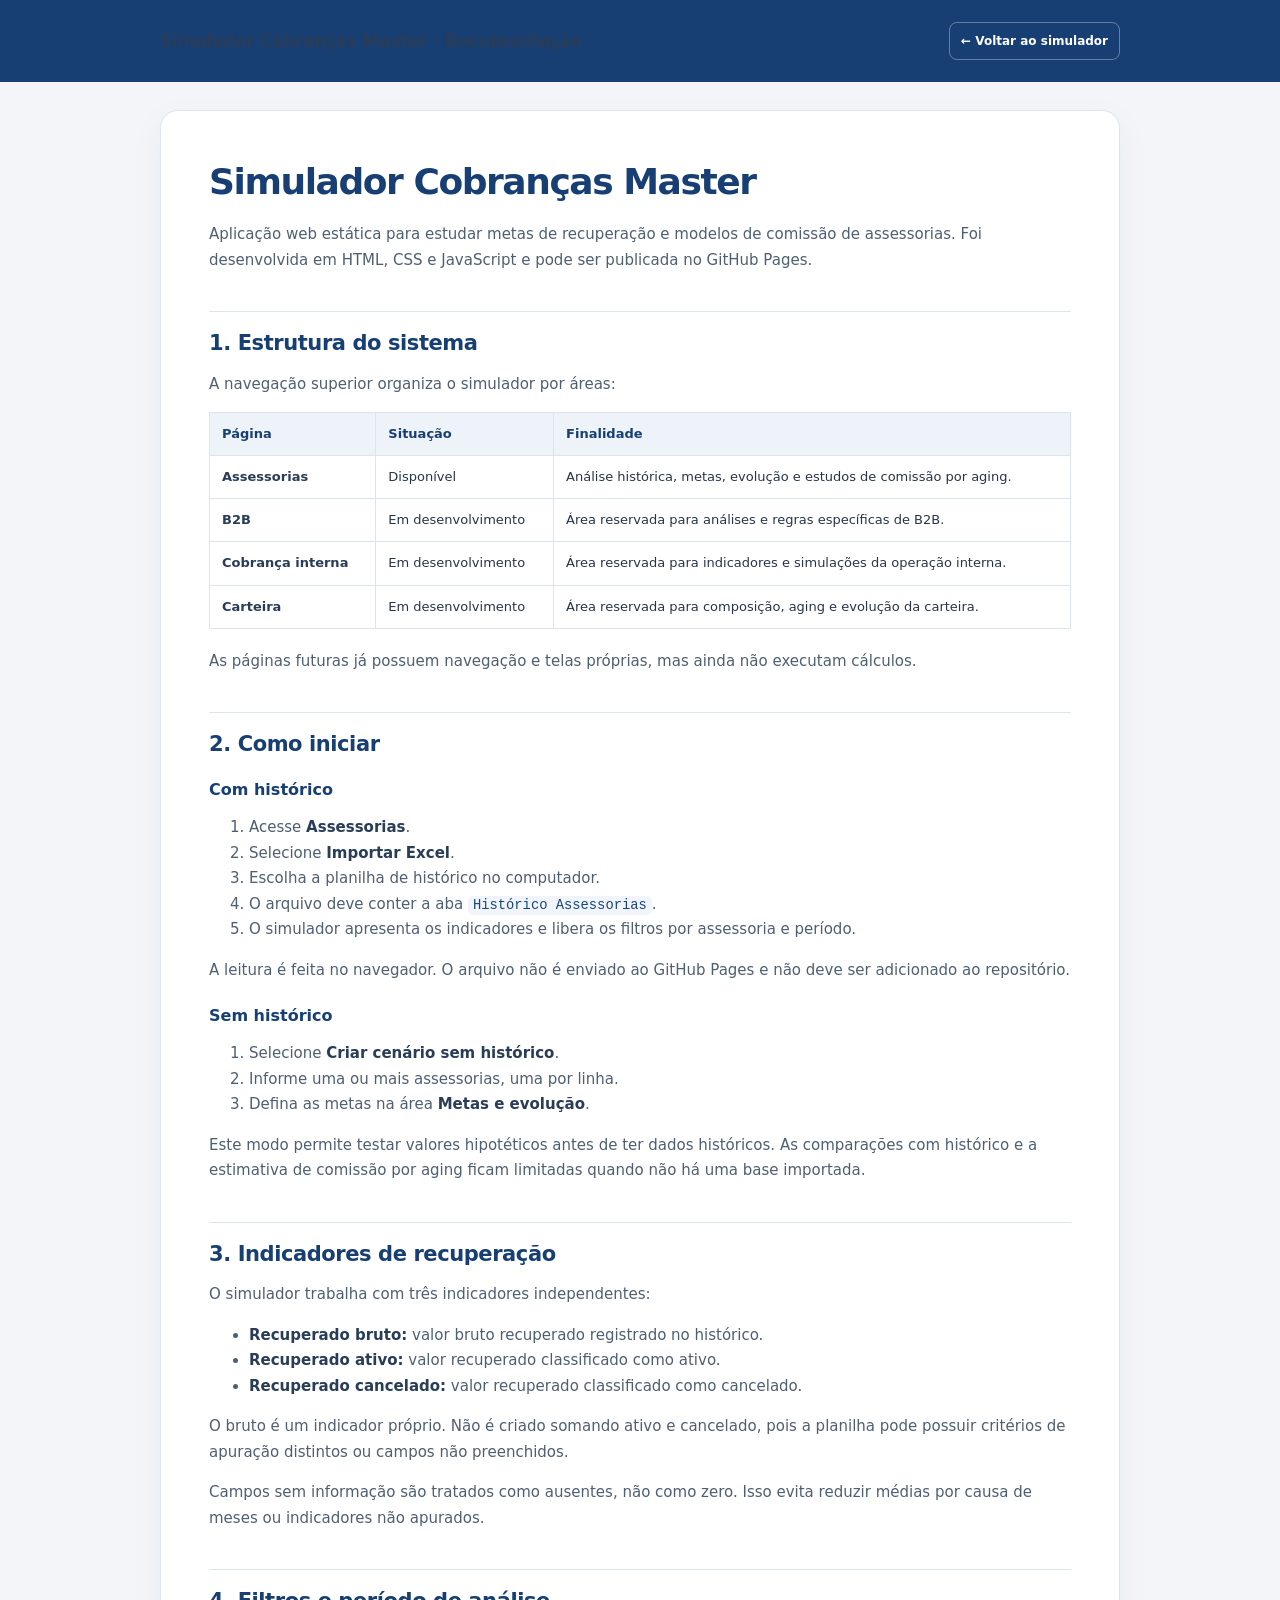
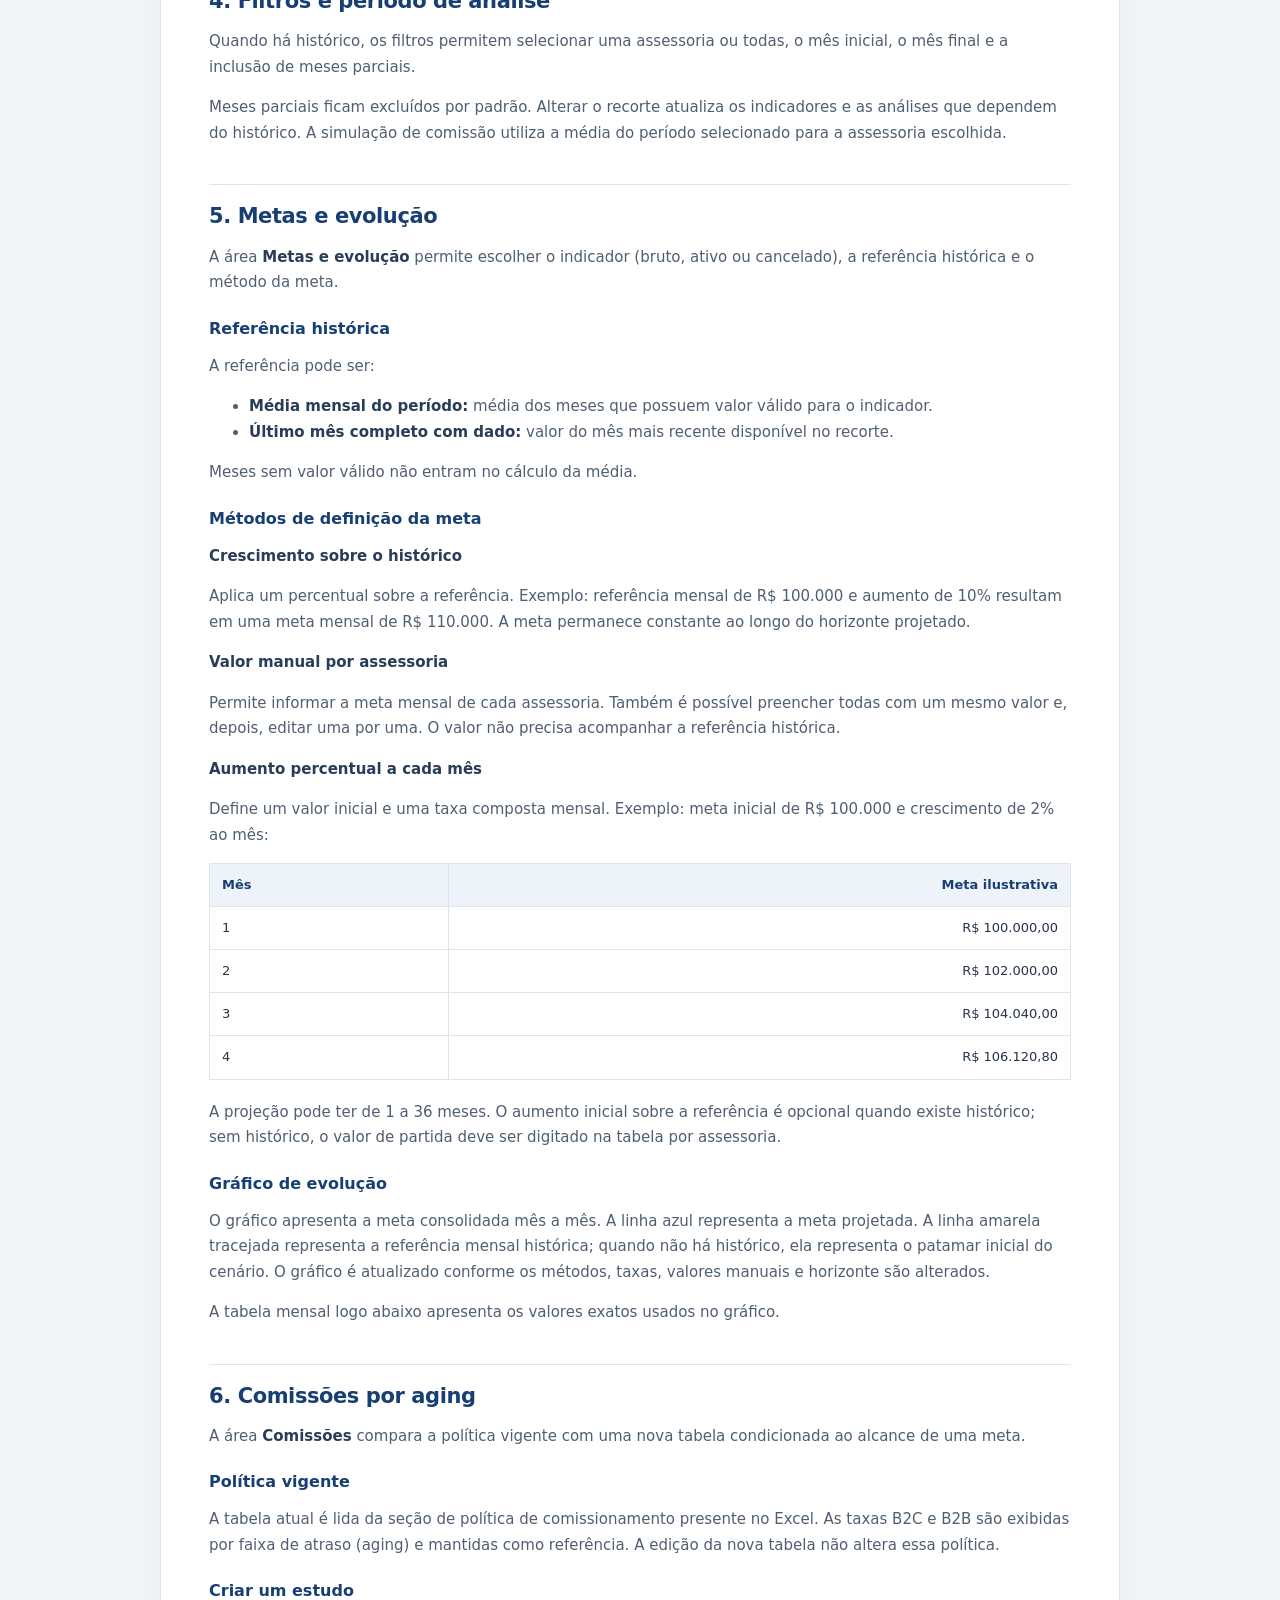
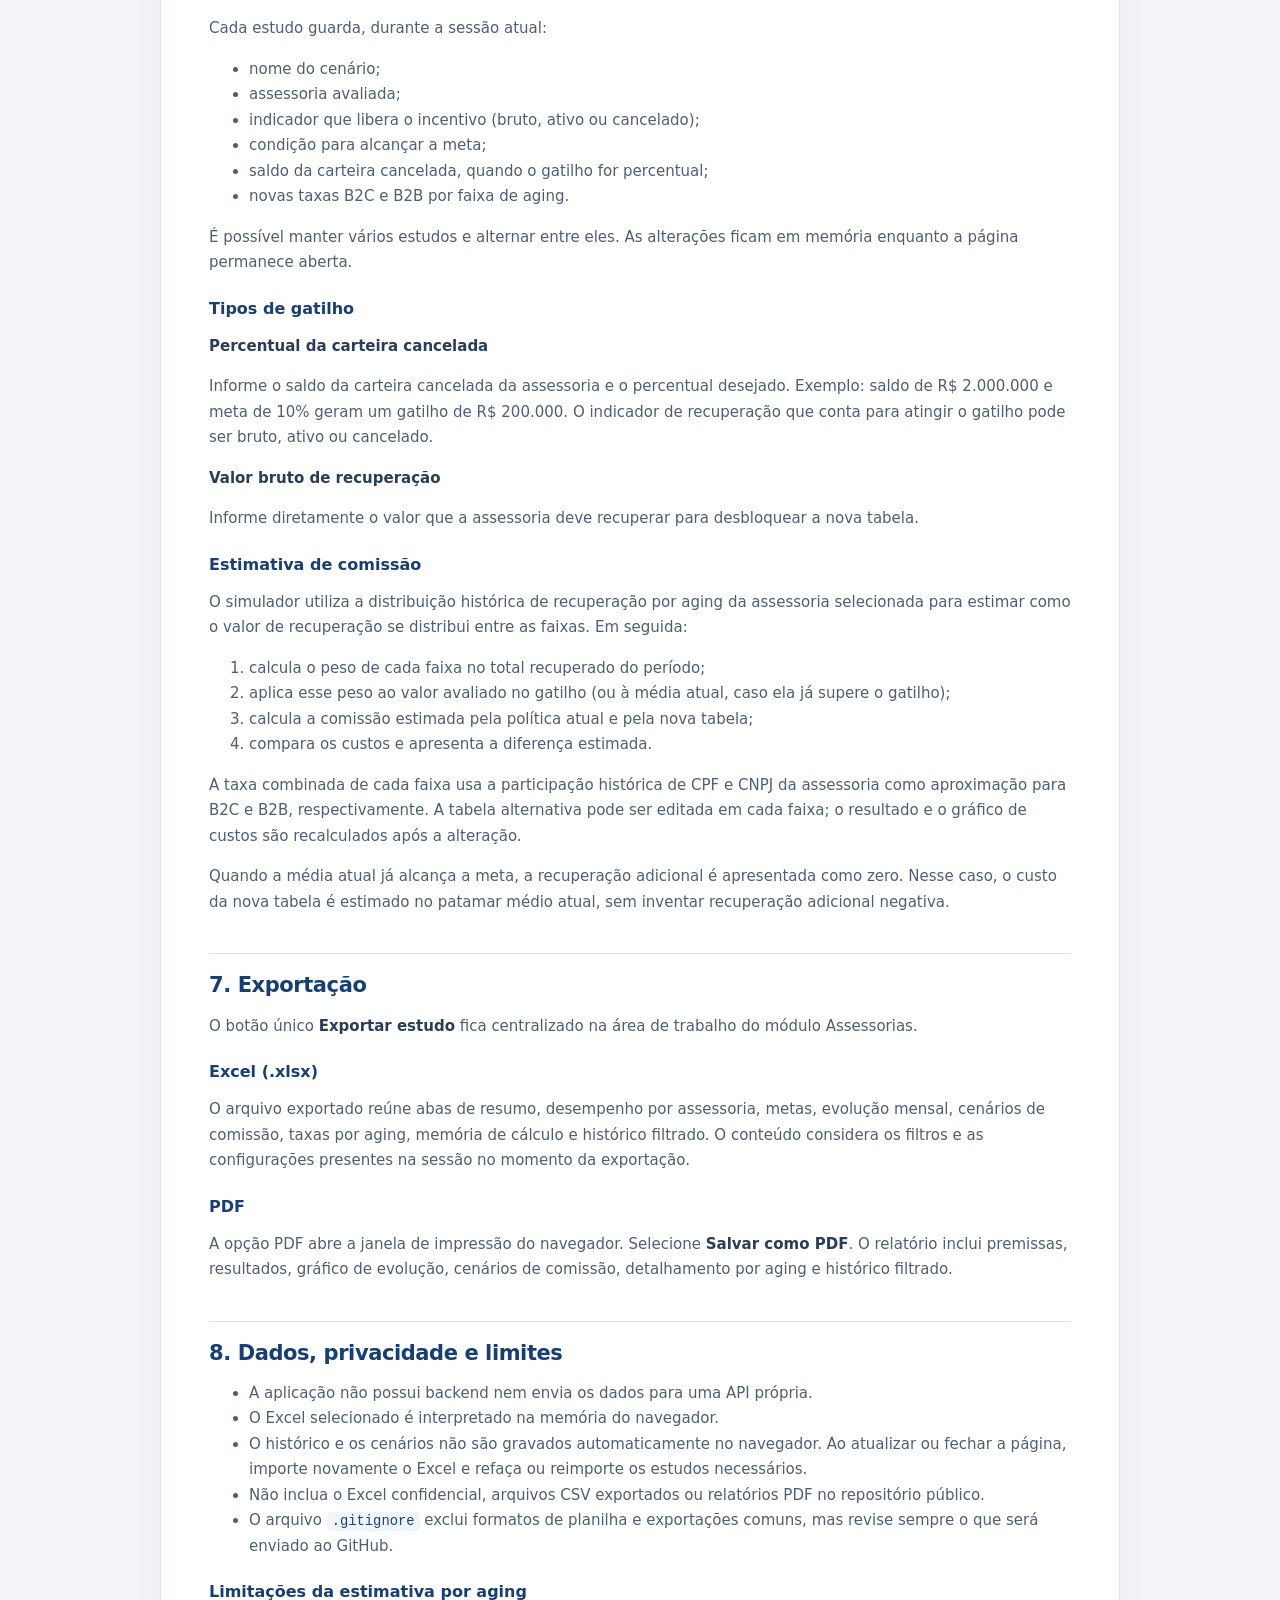
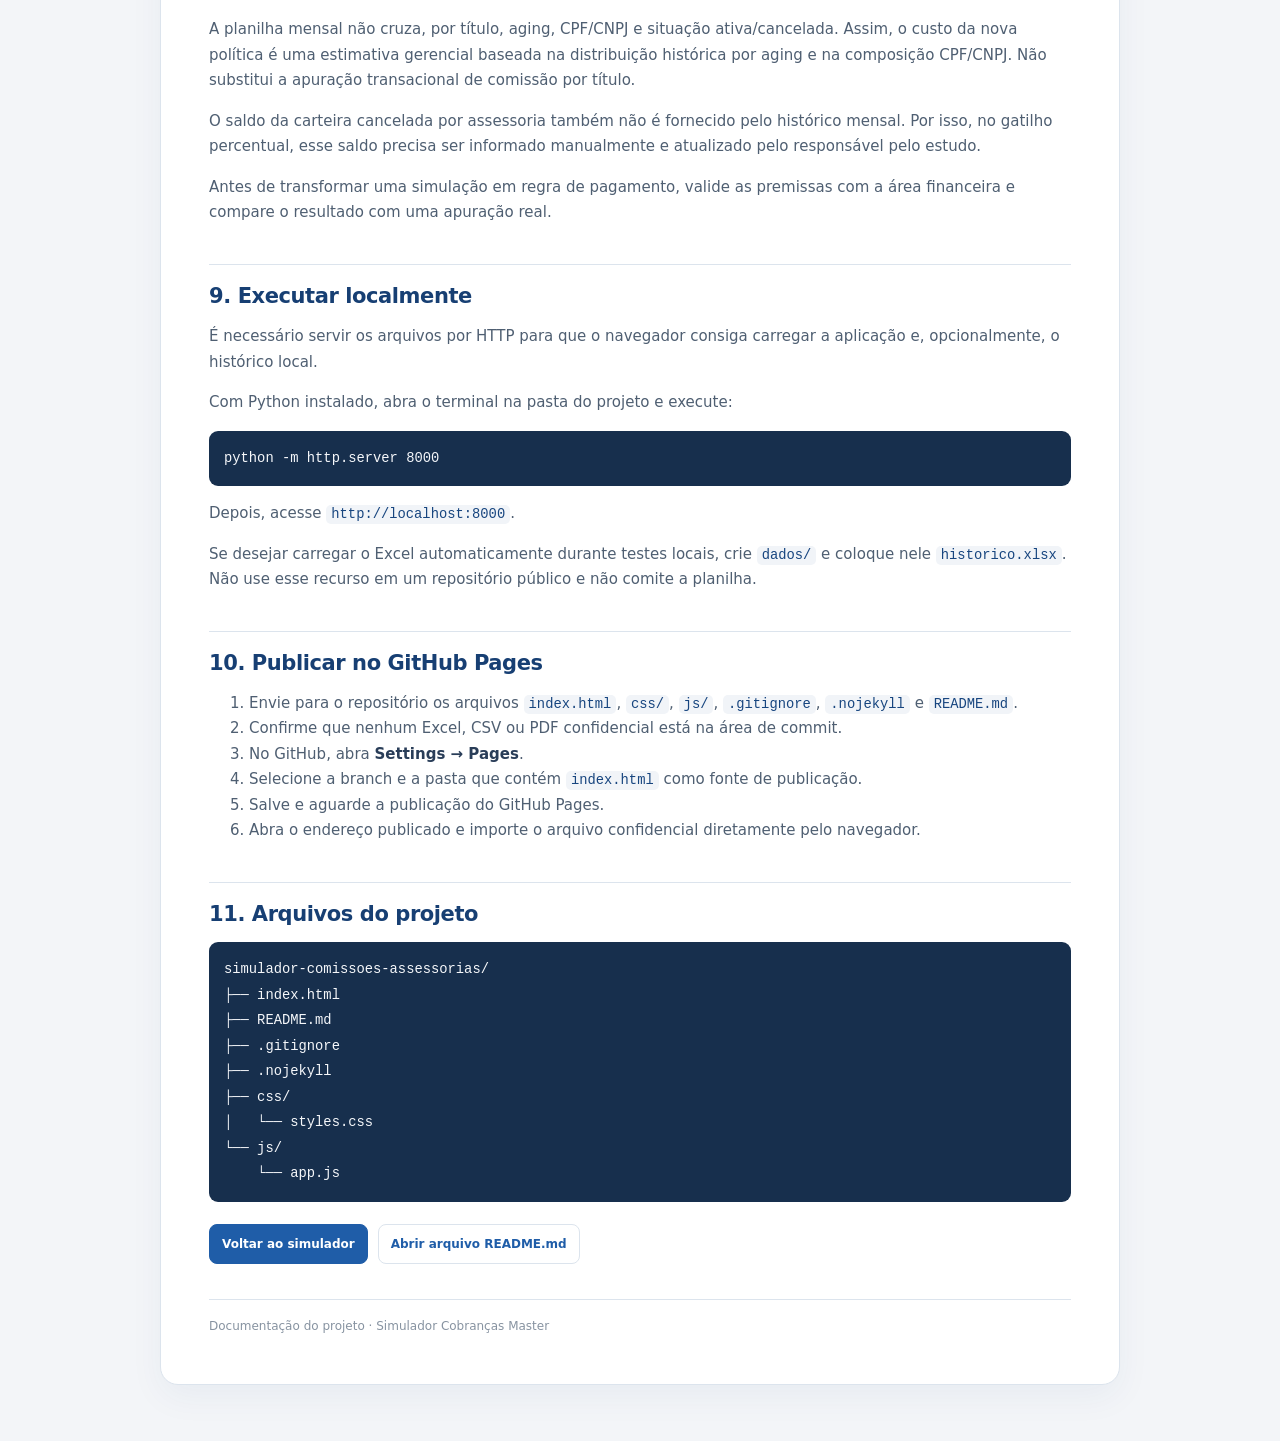
==== README.html @ e87b79c4 "v0.4" ====
<!doctype html>
<html lang="pt-BR">
<head>
  <meta charset="utf-8">
  <meta name="viewport" content="width=device-width, initial-scale=1">
  <meta name="theme-color" content="#17457F">
  <title>Documentação | Simulador Cobranças Master</title>
  <style>
    :root { color-scheme: light; --blue:#173F73; --blue2:#1F5DA8; --yellow:#F2C94C; --ink:#263548; --muted:#69798B; --line:#DCE4ED; --paper:#F3F5F8; }
    * { box-sizing:border-box; }
    body { margin:0; color:var(--ink); background:var(--paper); font:15px/1.7 "Segoe UI",system-ui,sans-serif; }
    header { background:var(--blue); color:#fff; padding:22px max(22px,calc((100vw - 960px)/2)); display:flex; align-items:center; justify-content:space-between; gap:18px; }
    header strong { font-size:17px; letter-spacing:-.02em; }
    header a { color:#fff; font-size:12px; font-weight:700; text-decoration:none; border:1px solid #ffffff55; border-radius:8px; padding:8px 11px; white-space:nowrap; }
    header a:hover { color:var(--yellow); border-color:var(--yellow); }
    main { width:min(960px,calc(100% - 32px)); margin:28px auto 56px; padding:clamp(22px,4vw,48px); border:1px solid var(--line); border-radius:18px; background:#fff; box-shadow:0 12px 34px #173f730d; }
    h1,h2,h3 { color:var(--blue); line-height:1.25; }
    h1 { font-size:clamp(25px,4vw,36px); margin:0 0 18px; letter-spacing:-.04em; }
    h2 { margin:38px 0 12px; padding-top:18px; border-top:1px solid var(--line); font-size:21px; letter-spacing:-.02em; }
    h3 { margin:23px 0 8px; font-size:16px; }
    p,li { color:#4F5F72; }
    strong { color:#293D58; }
    a { color:var(--blue2); }
    table { width:100%; border-collapse:collapse; margin:14px 0 20px; font-size:13px; }
    th { background:#EEF3F9; color:var(--blue); text-align:left; font-weight:800; }
    th,td { padding:10px 12px; border:1px solid var(--line); vertical-align:top; }
    code { padding:2px 5px; border-radius:5px; background:#F1F4F8; color:#17457F; font-size:.92em; }
    pre { overflow-x:auto; padding:15px; border-radius:9px; background:#172F4D; color:#F5F7FA; }
    pre code { padding:0; color:inherit; background:transparent; }
    blockquote { margin:18px 0; padding:5px 16px; border-left:4px solid var(--yellow); background:#FFFAE8; }
    hr { border:0; border-top:1px solid var(--line); margin:28px 0; }
    .doc-links { display:flex; flex-wrap:wrap; gap:10px; margin:22px 0 0; }
    .doc-links a { display:inline-block; padding:9px 12px; border:1px solid var(--line); border-radius:8px; text-decoration:none; font-size:12px; font-weight:700; }
    .doc-links a:first-child { color:#fff; border-color:var(--blue2); background:var(--blue2); }
    footer { margin-top:35px; padding-top:16px; border-top:1px solid var(--line); color:#8793A1; font-size:12px; }
    @media(max-width:600px) { header { align-items:flex-start; flex-direction:column; } main { width:calc(100% - 20px); margin:10px auto 28px; padding:18px; } table { display:block; overflow-x:auto; } th,td { min-width:140px; } }
  </style>
</head>
<body>
  <header><strong>Simulador Cobranças Master · Documentação</strong><a href="./index.html">← Voltar ao simulador</a></header>
  <main>
    <h1>Simulador Cobranças Master</h1>
<p>Aplicação web estática para estudar metas de recuperação e modelos de comissão de assessorias. Foi desenvolvida em HTML, CSS e JavaScript e pode ser publicada no GitHub Pages.</p>
<h2>1. Estrutura do sistema</h2>
<p>A navegação superior organiza o simulador por áreas:</p>
<table>
<thead>
<tr>
  <th>Página</th>
  <th>Situação</th>
  <th>Finalidade</th>
</tr>
</thead>
<tbody>
<tr>
  <td><strong>Assessorias</strong></td>
  <td>Disponível</td>
  <td>Análise histórica, metas, evolução e estudos de comissão por aging.</td>
</tr>
<tr>
  <td><strong>B2B</strong></td>
  <td>Em desenvolvimento</td>
  <td>Área reservada para análises e regras específicas de B2B.</td>
</tr>
<tr>
  <td><strong>Cobrança interna</strong></td>
  <td>Em desenvolvimento</td>
  <td>Área reservada para indicadores e simulações da operação interna.</td>
</tr>
<tr>
  <td><strong>Carteira</strong></td>
  <td>Em desenvolvimento</td>
  <td>Área reservada para composição, aging e evolução da carteira.</td>
</tr>
</tbody>
</table>
<p>As páginas futuras já possuem navegação e telas próprias, mas ainda não executam cálculos.</p>
<h2>2. Como iniciar</h2>
<h3>Com histórico</h3>
<ol>
<li>Acesse <strong>Assessorias</strong>.</li>
<li>Selecione <strong>Importar Excel</strong>.</li>
<li>Escolha a planilha de histórico no computador.</li>
<li>O arquivo deve conter a aba <code>Histórico Assessorias</code>.</li>
<li>O simulador apresenta os indicadores e libera os filtros por assessoria e período.</li>
</ol>
<p>A leitura é feita no navegador. O arquivo não é enviado ao GitHub Pages e não deve ser adicionado ao repositório.</p>
<h3>Sem histórico</h3>
<ol>
<li>Selecione <strong>Criar cenário sem histórico</strong>.</li>
<li>Informe uma ou mais assessorias, uma por linha.</li>
<li>Defina as metas na área <strong>Metas e evolução</strong>.</li>
</ol>
<p>Este modo permite testar valores hipotéticos antes de ter dados históricos. As comparações com histórico e a estimativa de comissão por aging ficam limitadas quando não há uma base importada.</p>
<h2>3. Indicadores de recuperação</h2>
<p>O simulador trabalha com três indicadores independentes:</p>
<ul>
<li><strong>Recuperado bruto:</strong> valor bruto recuperado registrado no histórico.</li>
<li><strong>Recuperado ativo:</strong> valor recuperado classificado como ativo.</li>
<li><strong>Recuperado cancelado:</strong> valor recuperado classificado como cancelado.</li>
</ul>
<p>O bruto é um indicador próprio. Não é criado somando ativo e cancelado, pois a planilha pode possuir critérios de apuração distintos ou campos não preenchidos.</p>
<p>Campos sem informação são tratados como ausentes, não como zero. Isso evita reduzir médias por causa de meses ou indicadores não apurados.</p>
<h2>4. Filtros e período de análise</h2>
<p>Quando há histórico, os filtros permitem selecionar uma assessoria ou todas, o mês inicial, o mês final e a inclusão de meses parciais.</p>
<p>Meses parciais ficam excluídos por padrão. Alterar o recorte atualiza os indicadores e as análises que dependem do histórico. A simulação de comissão utiliza a média do período selecionado para a assessoria escolhida.</p>
<h2>5. Metas e evolução</h2>
<p>A área <strong>Metas e evolução</strong> permite escolher o indicador (bruto, ativo ou cancelado), a referência histórica e o método da meta.</p>
<h3>Referência histórica</h3>
<p>A referência pode ser:</p>
<ul>
<li><strong>Média mensal do período:</strong> média dos meses que possuem valor válido para o indicador.</li>
<li><strong>Último mês completo com dado:</strong> valor do mês mais recente disponível no recorte.</li>
</ul>
<p>Meses sem valor válido não entram no cálculo da média.</p>
<h3>Métodos de definição da meta</h3>
<p><strong>Crescimento sobre o histórico</strong></p>
<p>Aplica um percentual sobre a referência. Exemplo: referência mensal de R$ 100.000 e aumento de 10% resultam em uma meta mensal de R$ 110.000. A meta permanece constante ao longo do horizonte projetado.</p>
<p><strong>Valor manual por assessoria</strong></p>
<p>Permite informar a meta mensal de cada assessoria. Também é possível preencher todas com um mesmo valor e, depois, editar uma por uma. O valor não precisa acompanhar a referência histórica.</p>
<p><strong>Aumento percentual a cada mês</strong></p>
<p>Define um valor inicial e uma taxa composta mensal. Exemplo: meta inicial de R$ 100.000 e crescimento de 2% ao mês:</p>
<table>
<thead>
<tr>
  <th>Mês</th>
  <th style="text-align:right">Meta ilustrativa</th>
</tr>
</thead>
<tbody>
<tr>
  <td>1</td>
  <td style="text-align:right">R$ 100.000,00</td>
</tr>
<tr>
  <td>2</td>
  <td style="text-align:right">R$ 102.000,00</td>
</tr>
<tr>
  <td>3</td>
  <td style="text-align:right">R$ 104.040,00</td>
</tr>
<tr>
  <td>4</td>
  <td style="text-align:right">R$ 106.120,80</td>
</tr>
</tbody>
</table>
<p>A projeção pode ter de 1 a 36 meses. O aumento inicial sobre a referência é opcional quando existe histórico; sem histórico, o valor de partida deve ser digitado na tabela por assessoria.</p>
<h3>Gráfico de evolução</h3>
<p>O gráfico apresenta a meta consolidada mês a mês. A linha azul representa a meta projetada. A linha amarela tracejada representa a referência mensal histórica; quando não há histórico, ela representa o patamar inicial do cenário. O gráfico é atualizado conforme os métodos, taxas, valores manuais e horizonte são alterados.</p>
<p>A tabela mensal logo abaixo apresenta os valores exatos usados no gráfico.</p>
<h2>6. Comissões por aging</h2>
<p>A área <strong>Comissões</strong> compara a política vigente com uma nova tabela condicionada ao alcance de uma meta.</p>
<h3>Política vigente</h3>
<p>A tabela atual é lida da seção de política de comissionamento presente no Excel. As taxas B2C e B2B são exibidas por faixa de atraso (aging) e mantidas como referência. A edição da nova tabela não altera essa política.</p>
<h3>Criar um estudo</h3>
<p>Cada estudo guarda, durante a sessão atual:</p>
<ul>
<li>nome do cenário;</li>
<li>assessoria avaliada;</li>
<li>indicador que libera o incentivo (bruto, ativo ou cancelado);</li>
<li>condição para alcançar a meta;</li>
<li>saldo da carteira cancelada, quando o gatilho for percentual;</li>
<li>novas taxas B2C e B2B por faixa de aging.</li>
</ul>
<p>É possível manter vários estudos e alternar entre eles. As alterações ficam em memória enquanto a página permanece aberta.</p>
<h3>Tipos de gatilho</h3>
<p><strong>Percentual da carteira cancelada</strong></p>
<p>Informe o saldo da carteira cancelada da assessoria e o percentual desejado. Exemplo: saldo de R$ 2.000.000 e meta de 10% geram um gatilho de R$ 200.000. O indicador de recuperação que conta para atingir o gatilho pode ser bruto, ativo ou cancelado.</p>
<p><strong>Valor bruto de recuperação</strong></p>
<p>Informe diretamente o valor que a assessoria deve recuperar para desbloquear a nova tabela.</p>
<h3>Estimativa de comissão</h3>
<p>O simulador utiliza a distribuição histórica de recuperação por aging da assessoria selecionada para estimar como o valor de recuperação se distribui entre as faixas. Em seguida:</p>
<ol>
<li>calcula o peso de cada faixa no total recuperado do período;</li>
<li>aplica esse peso ao valor avaliado no gatilho (ou à média atual, caso ela já supere o gatilho);</li>
<li>calcula a comissão estimada pela política atual e pela nova tabela;</li>
<li>compara os custos e apresenta a diferença estimada.</li>
</ol>
<p>A taxa combinada de cada faixa usa a participação histórica de CPF e CNPJ da assessoria como aproximação para B2C e B2B, respectivamente. A tabela alternativa pode ser editada em cada faixa; o resultado e o gráfico de custos são recalculados após a alteração.</p>
<p>Quando a média atual já alcança a meta, a recuperação adicional é apresentada como zero. Nesse caso, o custo da nova tabela é estimado no patamar médio atual, sem inventar recuperação adicional negativa.</p>
<h2>7. Exportação</h2>
<p>O botão único <strong>Exportar estudo</strong> fica centralizado na área de trabalho do módulo Assessorias.</p>
<h3>Excel (.xlsx)</h3>
<p>O arquivo exportado reúne abas de resumo, desempenho por assessoria, metas, evolução mensal, cenários de comissão, taxas por aging, memória de cálculo e histórico filtrado. O conteúdo considera os filtros e as configurações presentes na sessão no momento da exportação.</p>
<h3>PDF</h3>
<p>A opção PDF abre a janela de impressão do navegador. Selecione <strong>Salvar como PDF</strong>. O relatório inclui premissas, resultados, gráfico de evolução, cenários de comissão, detalhamento por aging e histórico filtrado.</p>
<h2>8. Dados, privacidade e limites</h2>
<ul>
<li>A aplicação não possui backend nem envia os dados para uma API própria.</li>
<li>O Excel selecionado é interpretado na memória do navegador.</li>
<li>O histórico e os cenários não são gravados automaticamente no navegador. Ao atualizar ou fechar a página, importe novamente o Excel e refaça ou reimporte os estudos necessários.</li>
<li>Não inclua o Excel confidencial, arquivos CSV exportados ou relatórios PDF no repositório público.</li>
<li>O arquivo <code>.gitignore</code> exclui formatos de planilha e exportações comuns, mas revise sempre o que será enviado ao GitHub.</li>
</ul>
<h3>Limitações da estimativa por aging</h3>
<p>A planilha mensal não cruza, por título, aging, CPF/CNPJ e situação ativa/cancelada. Assim, o custo da nova política é uma estimativa gerencial baseada na distribuição histórica por aging e na composição CPF/CNPJ. Não substitui a apuração transacional de comissão por título.</p>
<p>O saldo da carteira cancelada por assessoria também não é fornecido pelo histórico mensal. Por isso, no gatilho percentual, esse saldo precisa ser informado manualmente e atualizado pelo responsável pelo estudo.</p>
<p>Antes de transformar uma simulação em regra de pagamento, valide as premissas com a área financeira e compare o resultado com uma apuração real.</p>
<h2>9. Executar localmente</h2>
<p>É necessário servir os arquivos por HTTP para que o navegador consiga carregar a aplicação e, opcionalmente, o histórico local.</p>
<p>Com Python instalado, abra o terminal na pasta do projeto e execute:</p>
<pre><code class="language-bash">python -m http.server 8000
</code></pre>
<p>Depois, acesse <code>http://localhost:8000</code>.</p>
<p>Se desejar carregar o Excel automaticamente durante testes locais, crie <code>dados/</code> e coloque nele <code>historico.xlsx</code>. Não use esse recurso em um repositório público e não comite a planilha.</p>
<h2>10. Publicar no GitHub Pages</h2>
<ol>
<li>Envie para o repositório os arquivos <code>index.html</code>, <code>css/</code>, <code>js/</code>, <code>.gitignore</code>, <code>.nojekyll</code> e <code>README.md</code>.</li>
<li>Confirme que nenhum Excel, CSV ou PDF confidencial está na área de commit.</li>
<li>No GitHub, abra <strong>Settings → Pages</strong>.</li>
<li>Selecione a branch e a pasta que contém <code>index.html</code> como fonte de publicação.</li>
<li>Salve e aguarde a publicação do GitHub Pages.</li>
<li>Abra o endereço publicado e importe o arquivo confidencial diretamente pelo navegador.</li>
</ol>
<h2>11. Arquivos do projeto</h2>
<pre><code class="language-text">simulador-comissoes-assessorias/
├── index.html
├── README.md
├── .gitignore
├── .nojekyll
├── css/
│   └── styles.css
└── js/
    └── app.js
</code></pre>

    <div class="doc-links"><a href="./index.html">Voltar ao simulador</a><a href="./README.md">Abrir arquivo README.md</a></div>
    <footer>Documentação do projeto · Simulador Cobranças Master</footer>
  </main>
</body>
</html>
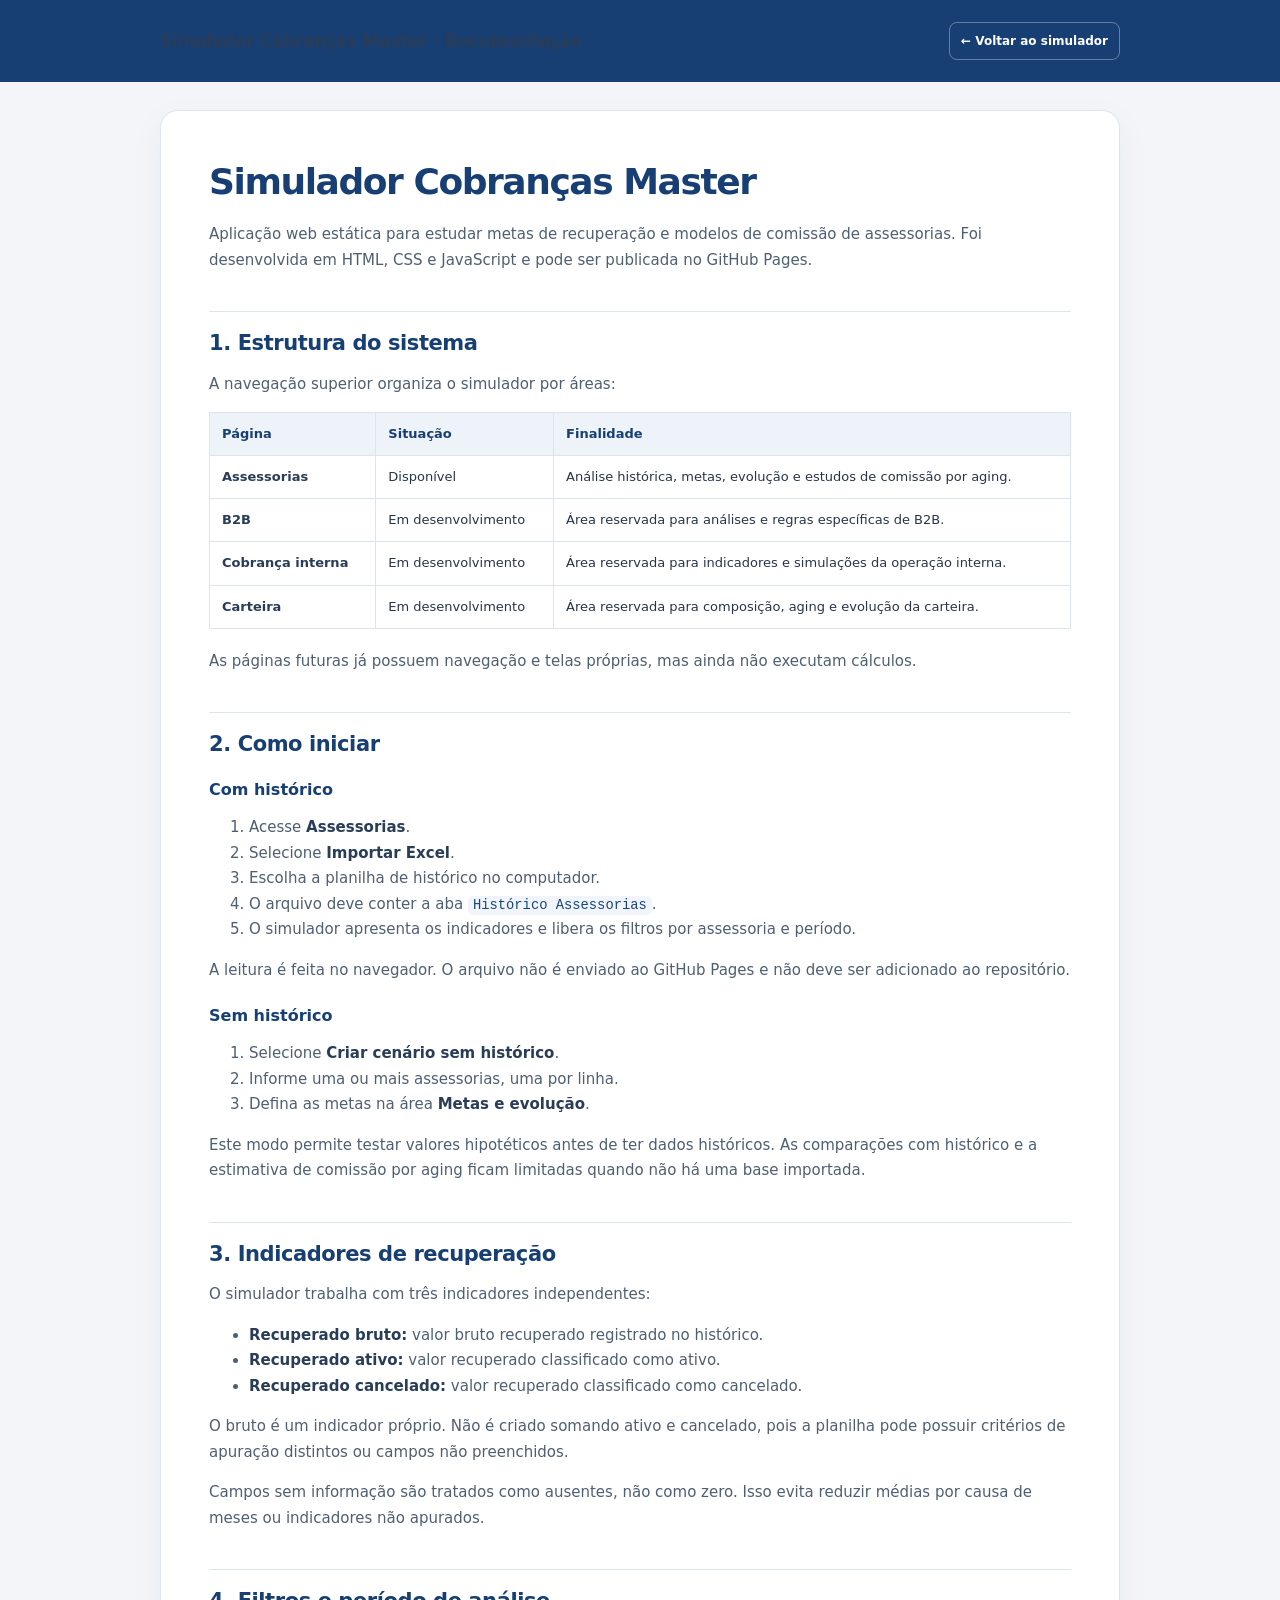
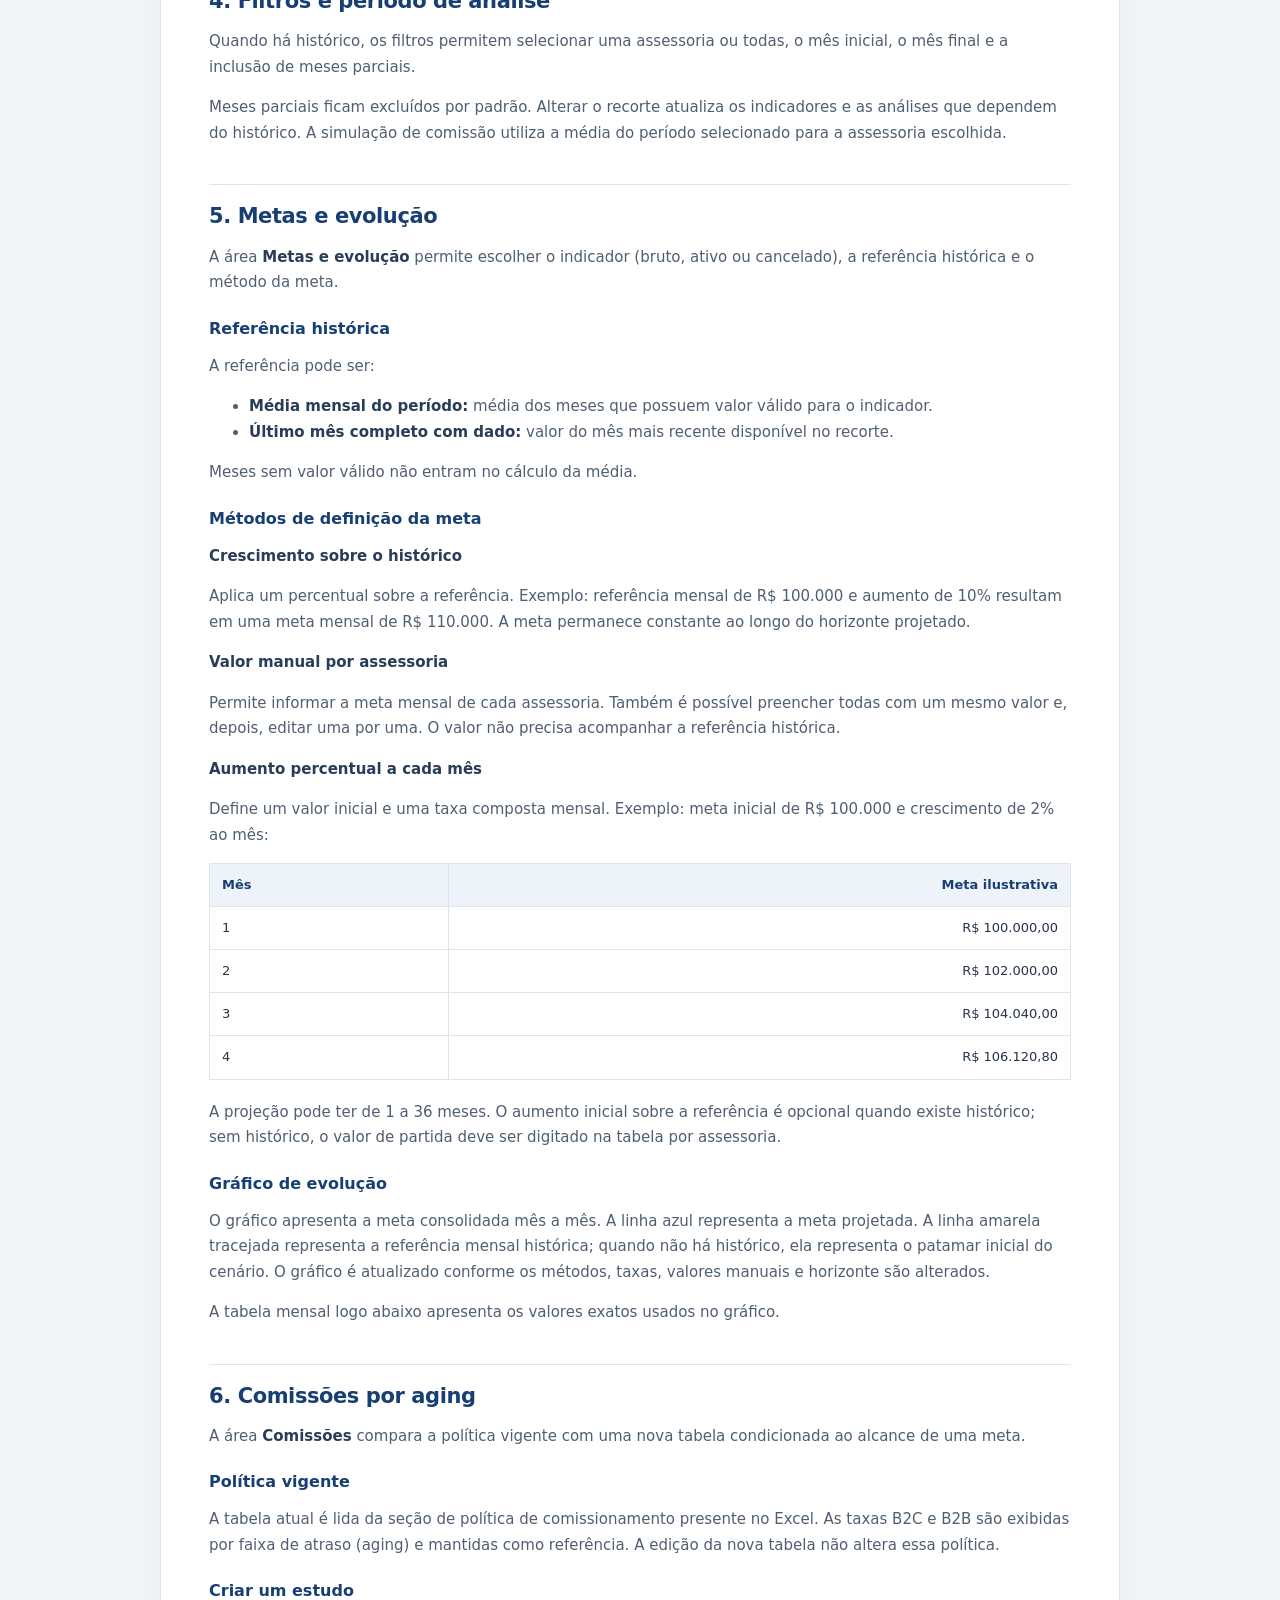
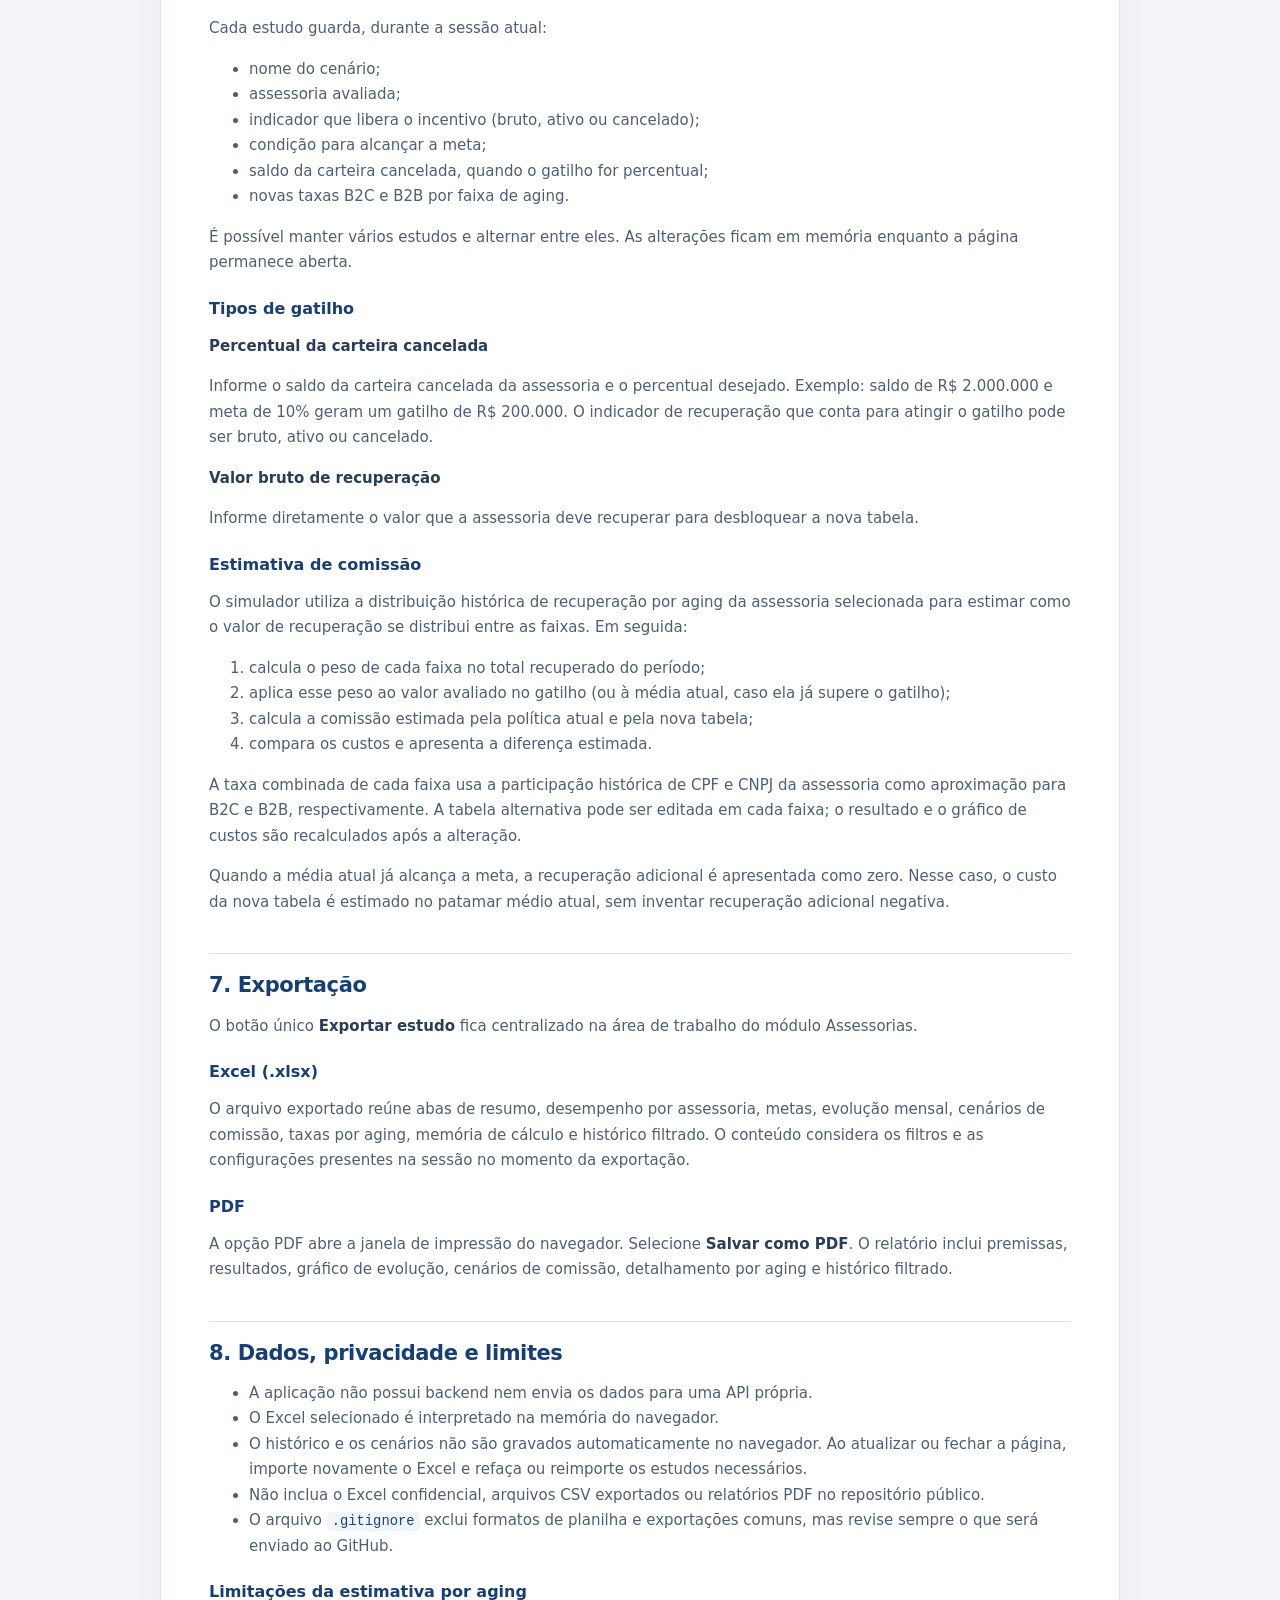
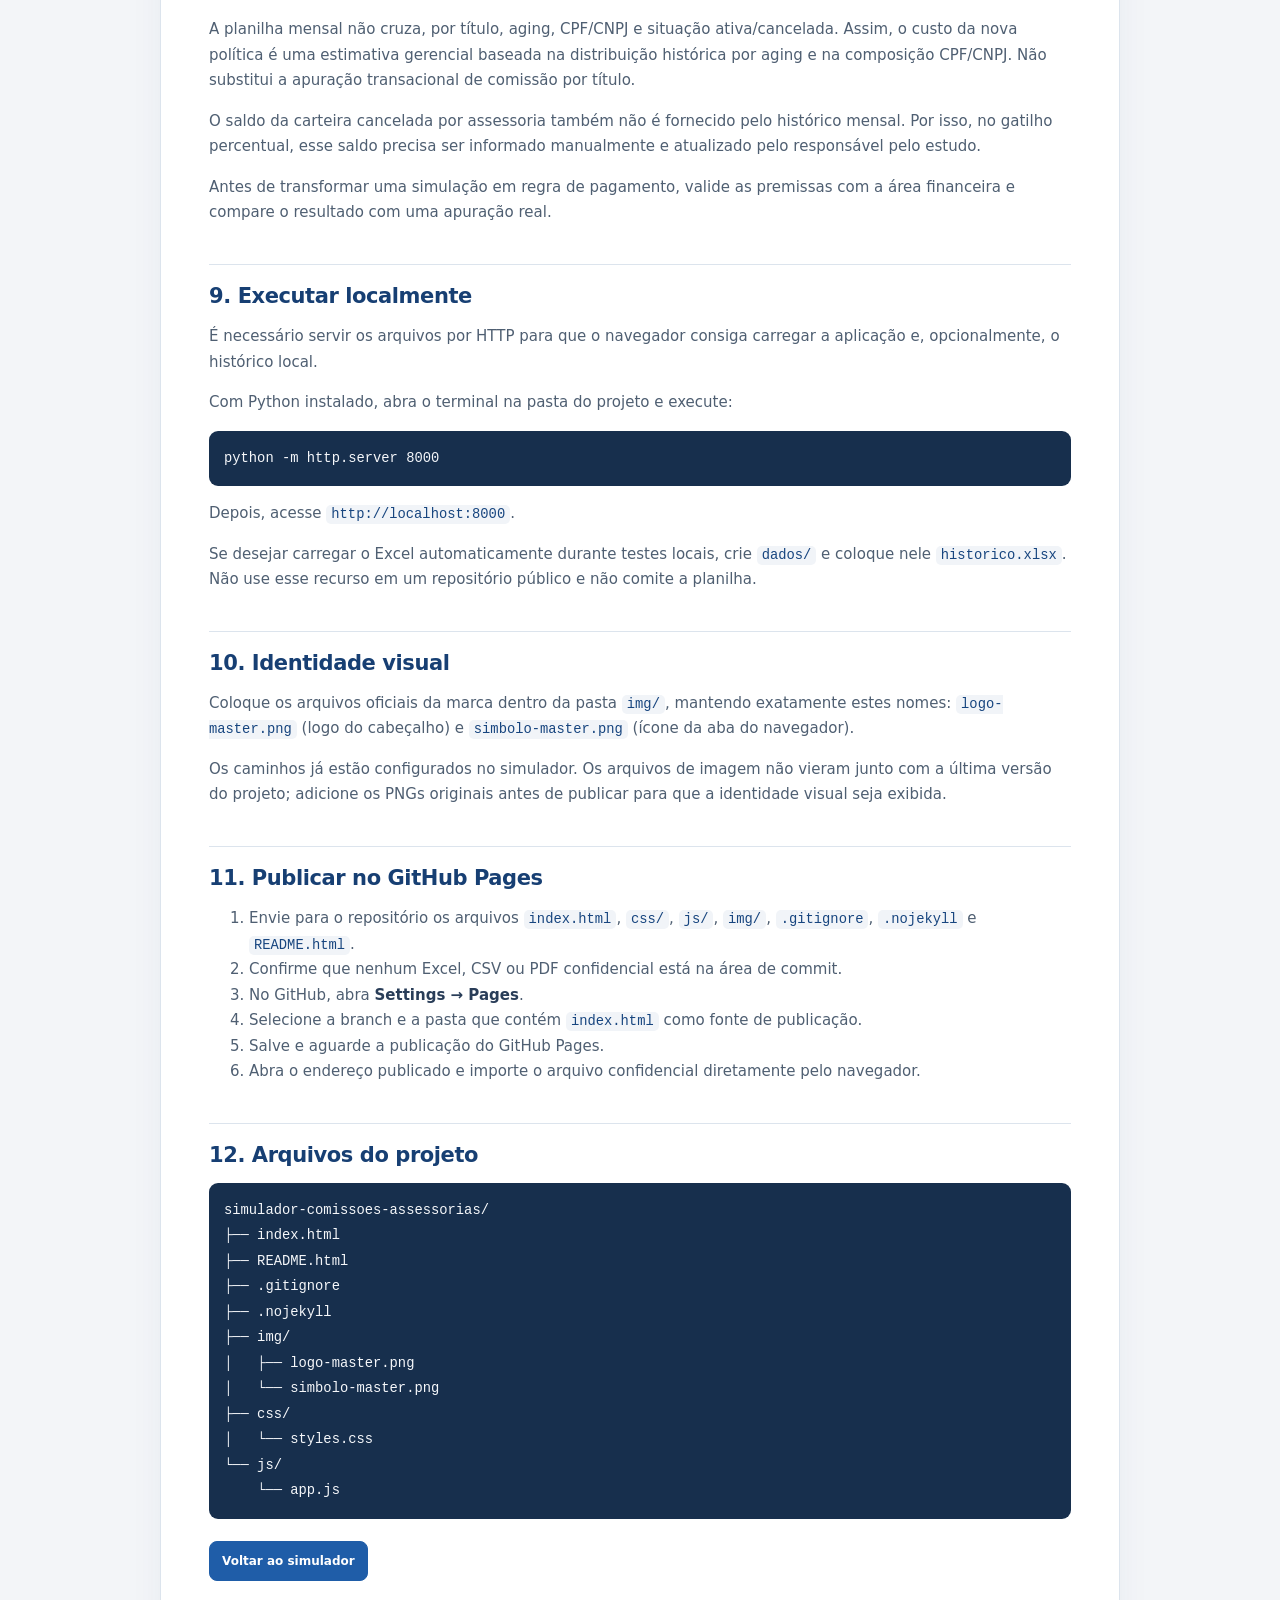
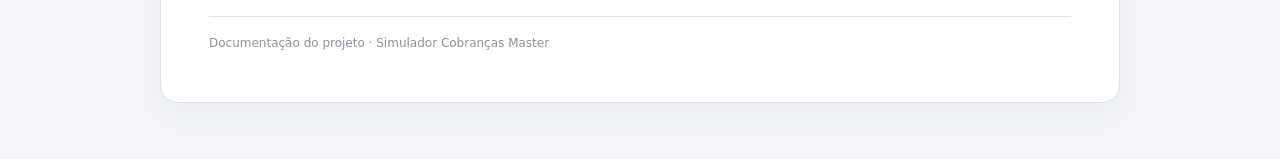
==== commit 92a7f112: "v0.5" ====
--- a/README.html
+++ b/README.html
@@ -205,28 +205,34 @@
 </code></pre>
 <p>Depois, acesse <code>http://localhost:8000</code>.</p>
 <p>Se desejar carregar o Excel automaticamente durante testes locais, crie <code>dados/</code> e coloque nele <code>historico.xlsx</code>. Não use esse recurso em um repositório público e não comite a planilha.</p>
-<h2>10. Publicar no GitHub Pages</h2>
-<ol>
-<li>Envie para o repositório os arquivos <code>index.html</code>, <code>css/</code>, <code>js/</code>, <code>.gitignore</code>, <code>.nojekyll</code> e <code>README.md</code>.</li>
+<h2>10. Identidade visual</h2>
+<p>Coloque os arquivos oficiais da marca dentro da pasta <code>img/</code>, mantendo exatamente estes nomes: <code>logo-master.png</code> (logo do cabeçalho) e <code>simbolo-master.png</code> (ícone da aba do navegador).</p>
+<p>Os caminhos já estão configurados no simulador. Os arquivos de imagem não vieram junto com a última versão do projeto; adicione os PNGs originais antes de publicar para que a identidade visual seja exibida.</p>
+<h2>11. Publicar no GitHub Pages</h2>
+<ol>
+<li>Envie para o repositório os arquivos <code>index.html</code>, <code>css/</code>, <code>js/</code>, <code>img/</code>, <code>.gitignore</code>, <code>.nojekyll</code> e <code>README.html</code>.</li>
 <li>Confirme que nenhum Excel, CSV ou PDF confidencial está na área de commit.</li>
 <li>No GitHub, abra <strong>Settings → Pages</strong>.</li>
 <li>Selecione a branch e a pasta que contém <code>index.html</code> como fonte de publicação.</li>
 <li>Salve e aguarde a publicação do GitHub Pages.</li>
 <li>Abra o endereço publicado e importe o arquivo confidencial diretamente pelo navegador.</li>
 </ol>
-<h2>11. Arquivos do projeto</h2>
+<h2>12. Arquivos do projeto</h2>
 <pre><code class="language-text">simulador-comissoes-assessorias/
 ├── index.html
-├── README.md
+├── README.html
 ├── .gitignore
 ├── .nojekyll
+├── img/
+│   ├── logo-master.png
+│   └── simbolo-master.png
 ├── css/
 │   └── styles.css
 └── js/
     └── app.js
 </code></pre>
 
-    <div class="doc-links"><a href="./index.html">Voltar ao simulador</a><a href="./README.md">Abrir arquivo README.md</a></div>
+    <div class="doc-links"><a href="./index.html">Voltar ao simulador</a></div>
     <footer>Documentação do projeto · Simulador Cobranças Master</footer>
   </main>
 </body>
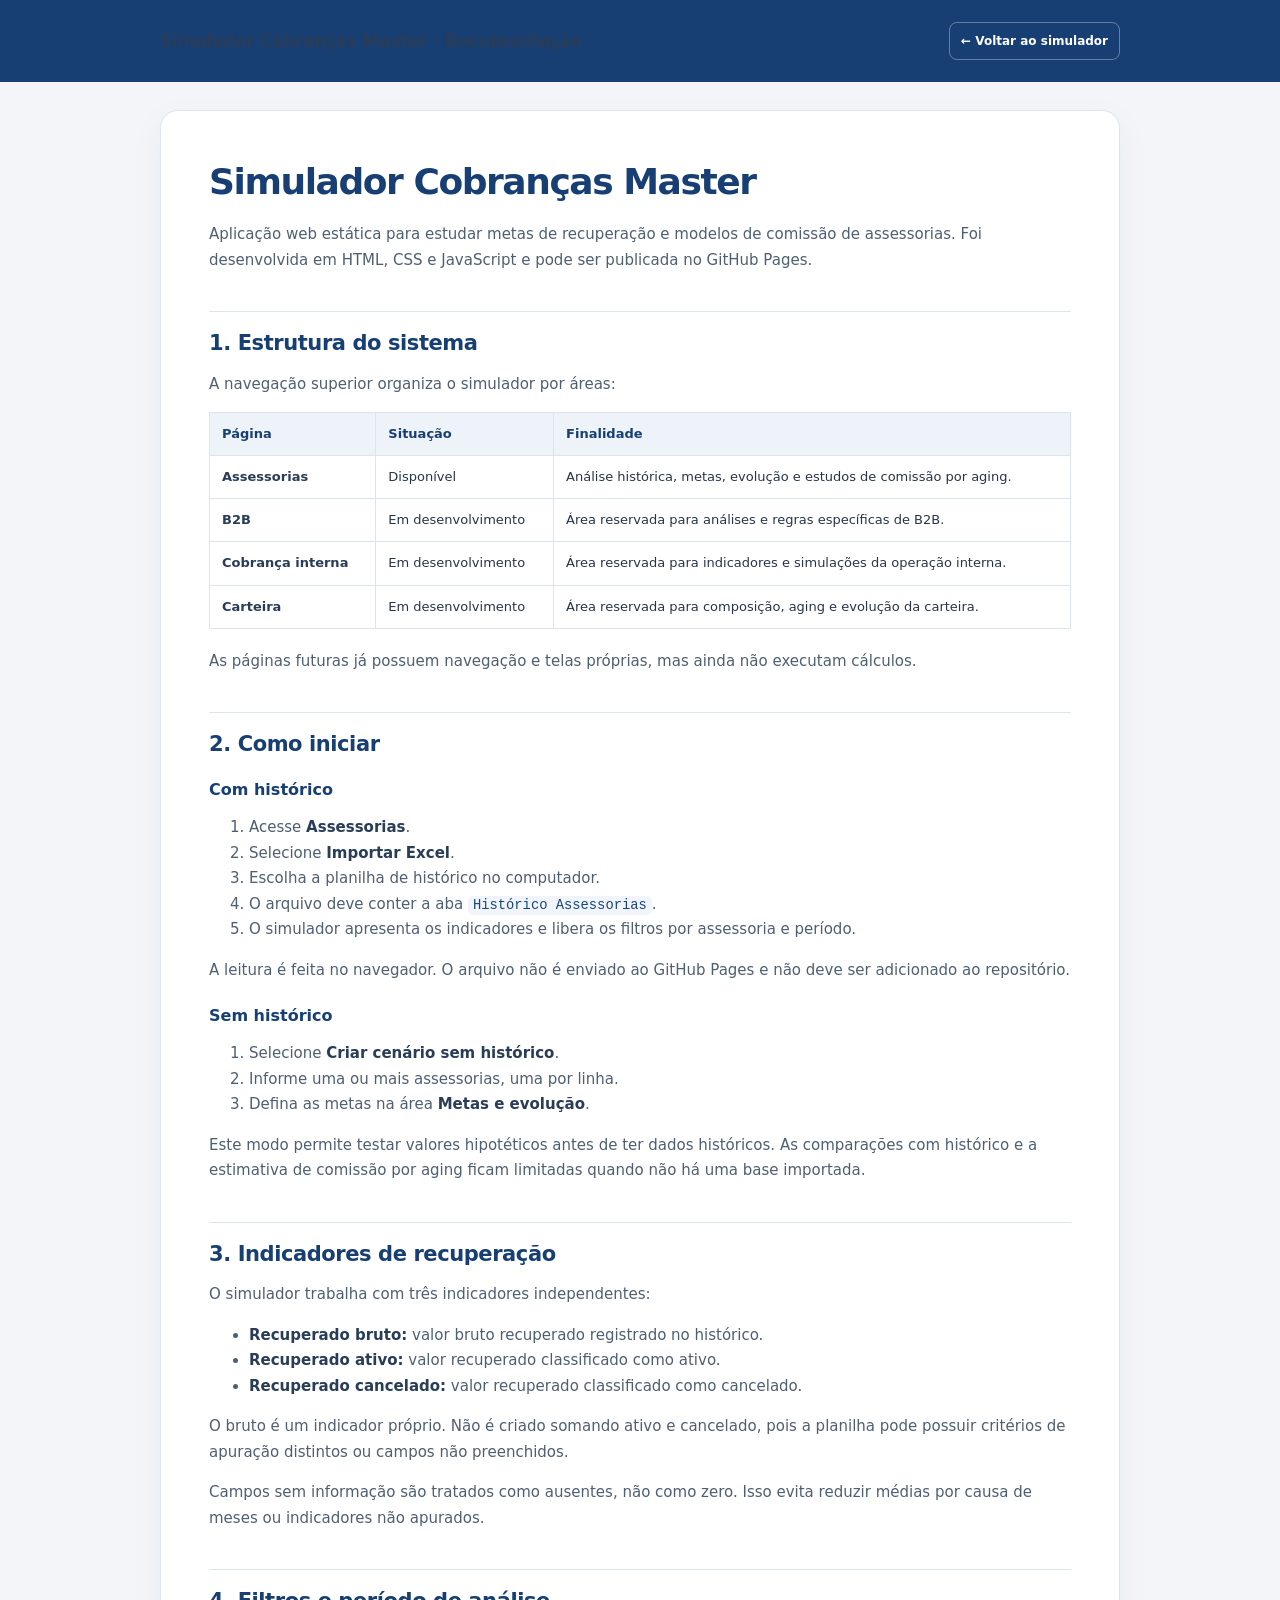
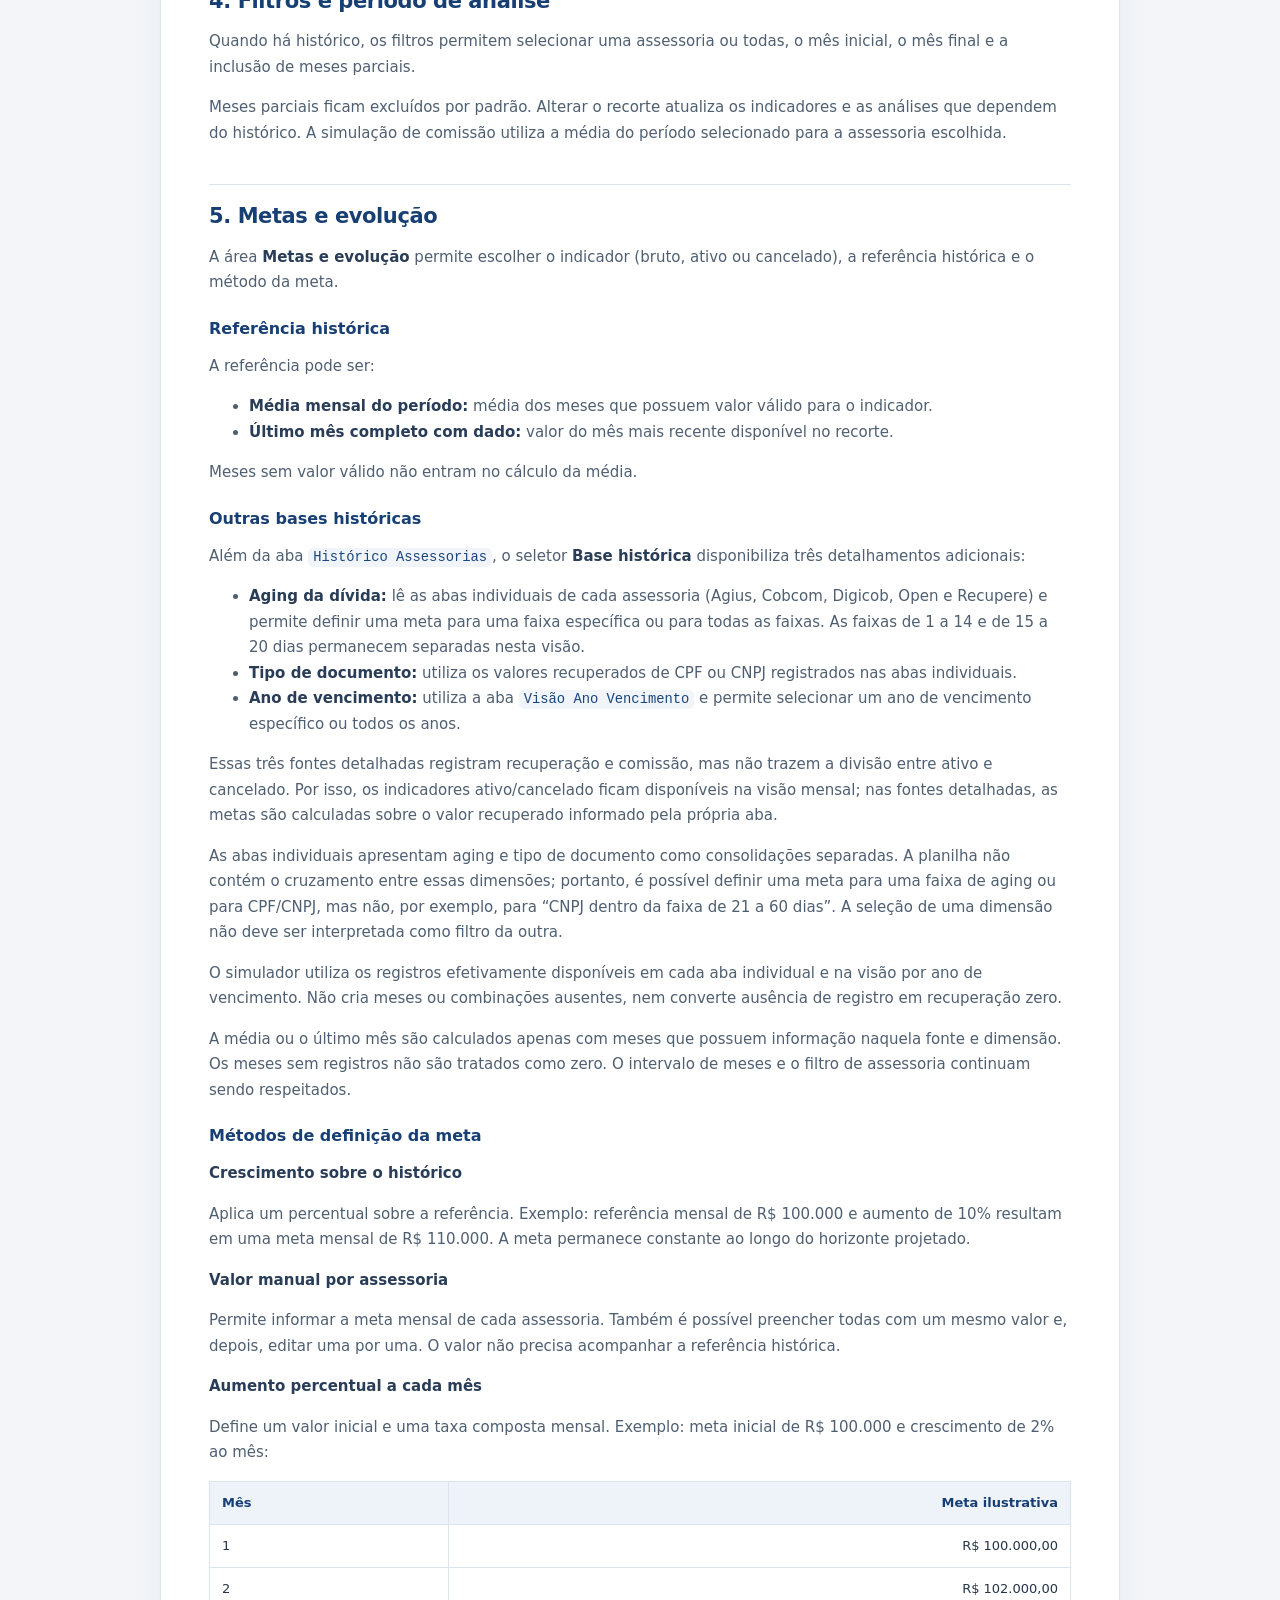
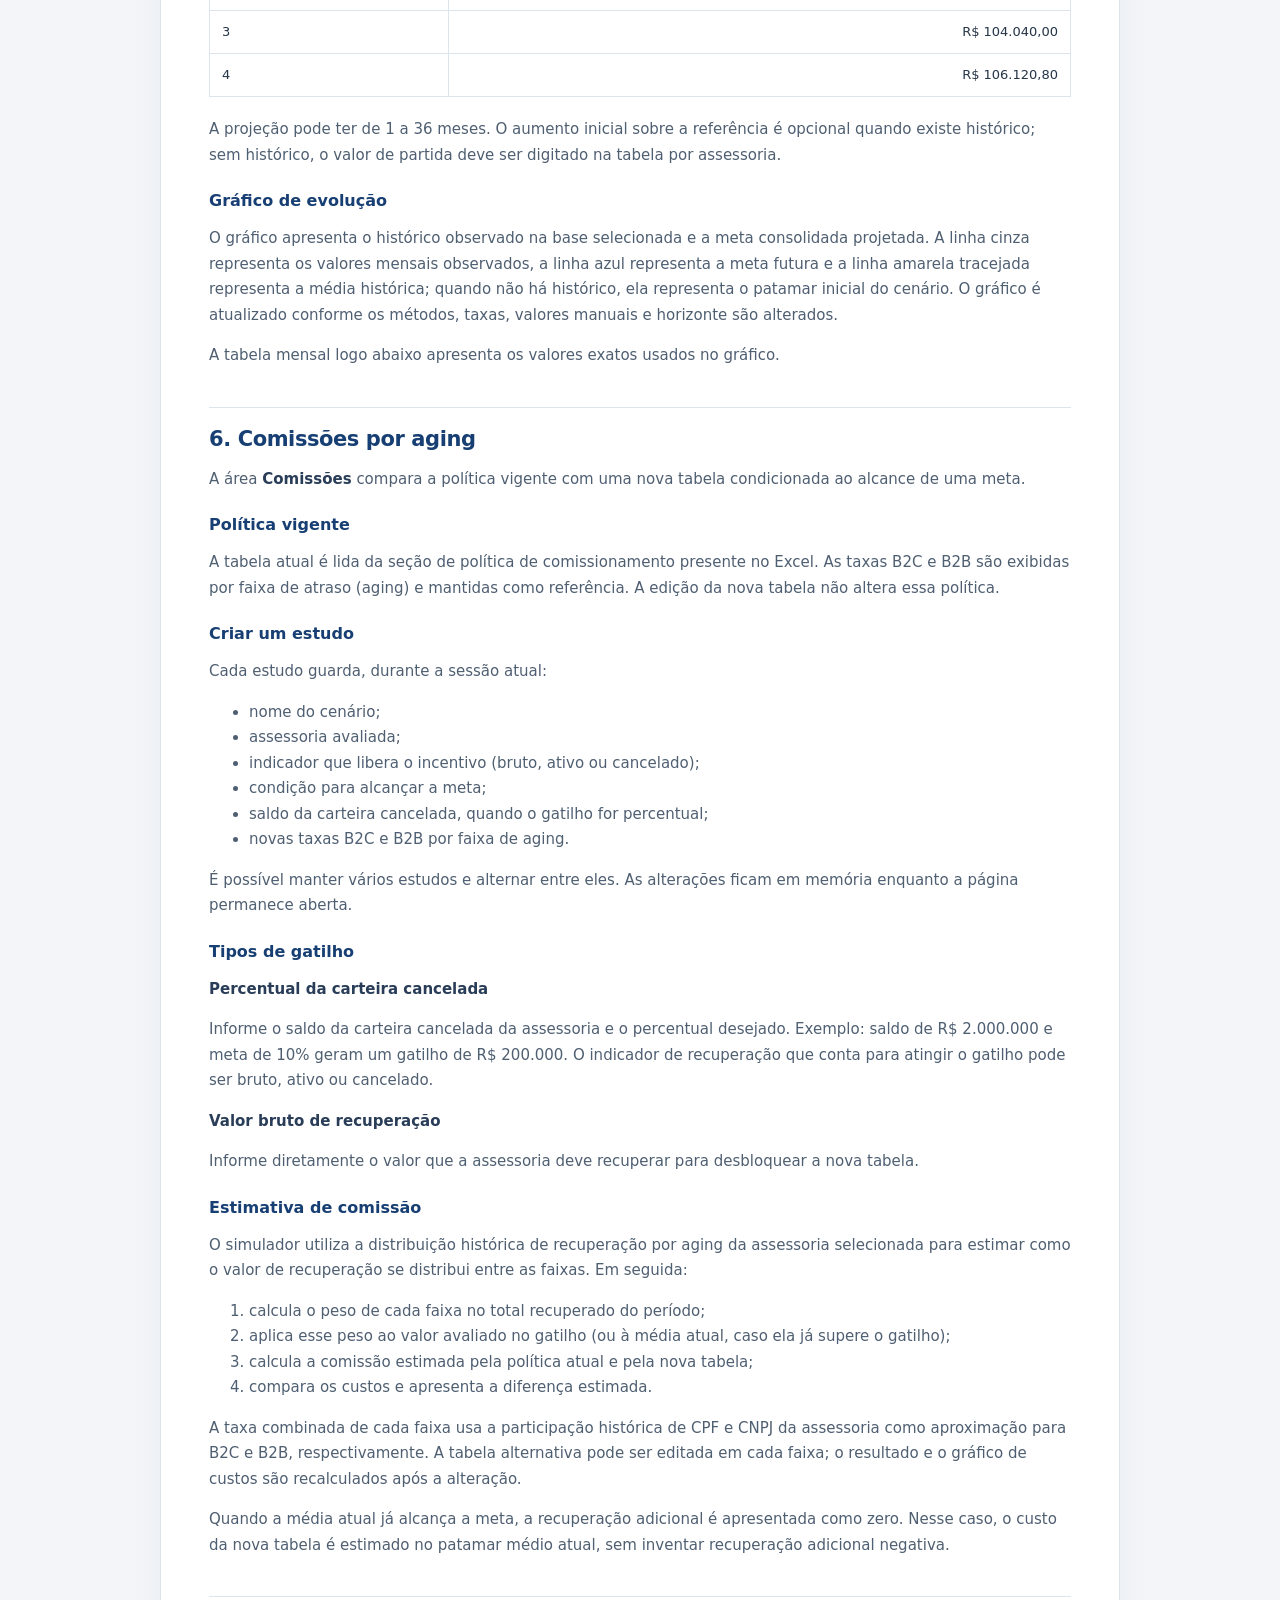
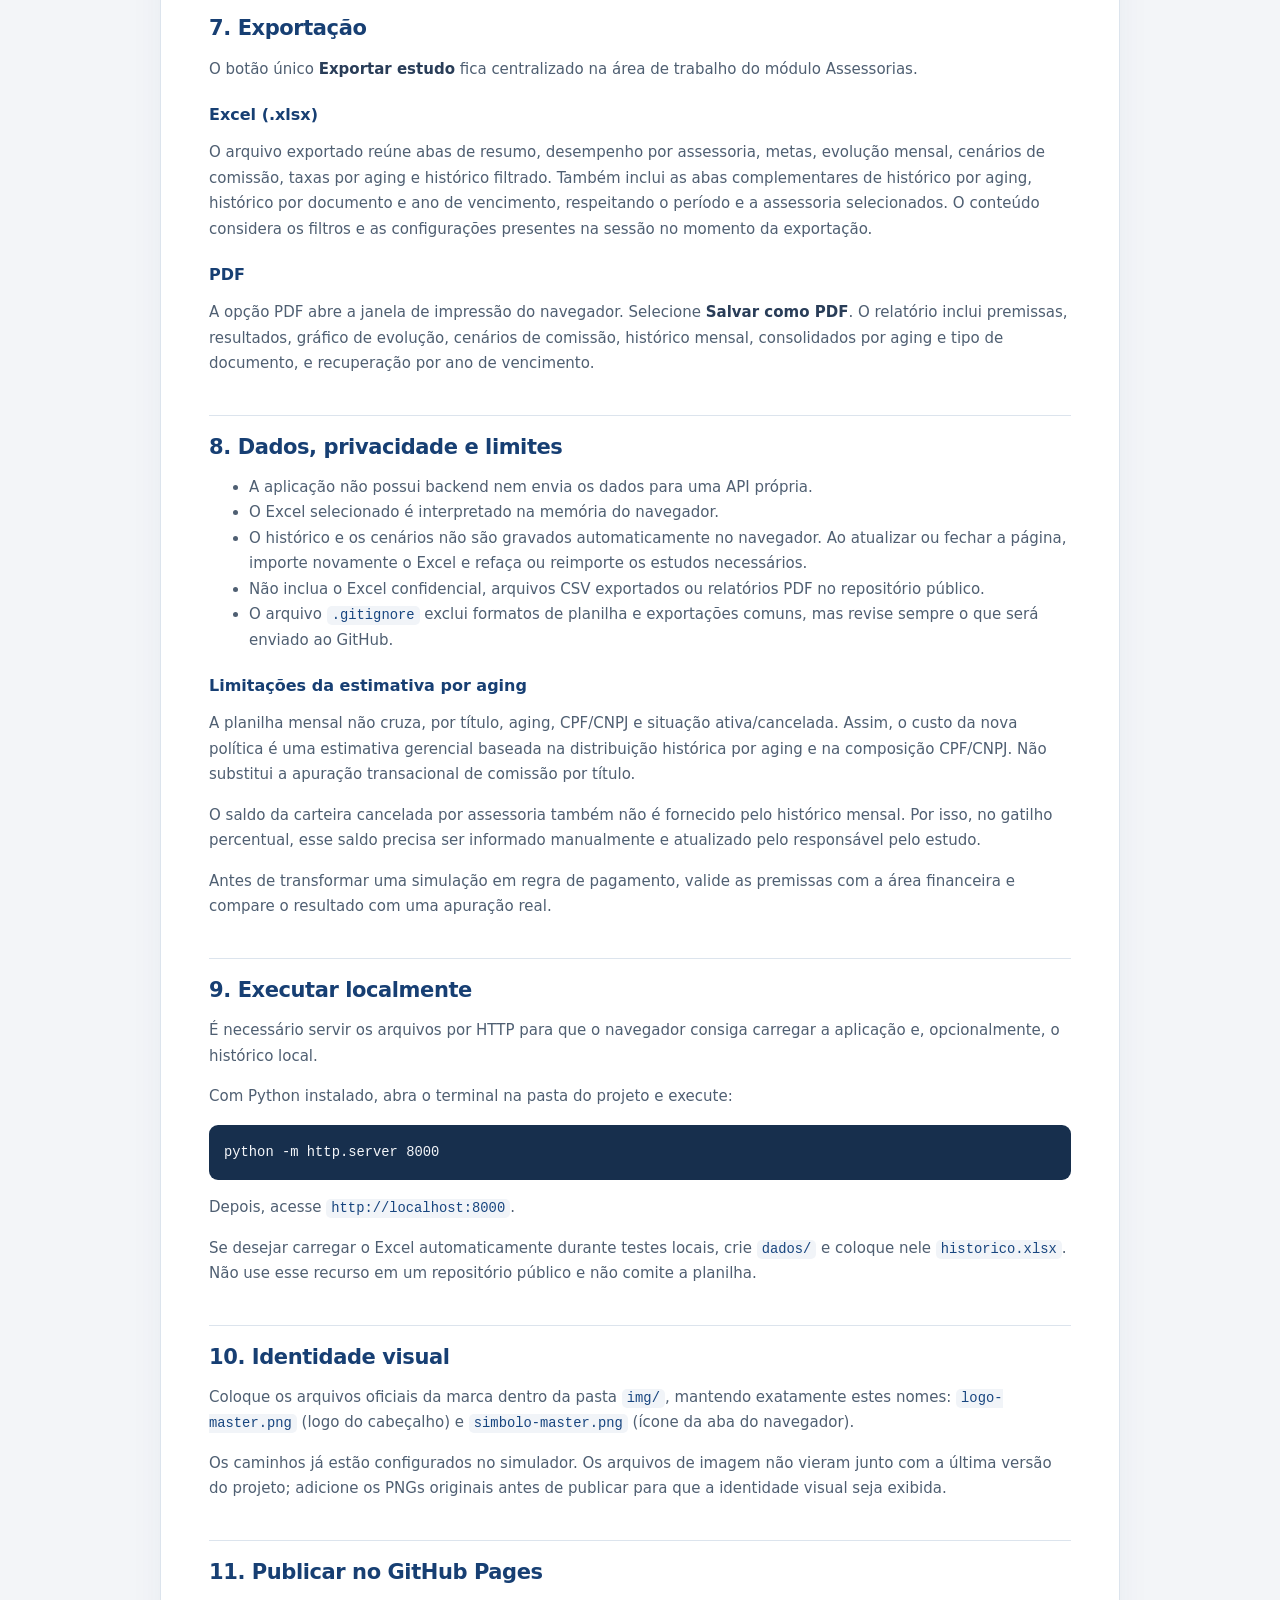
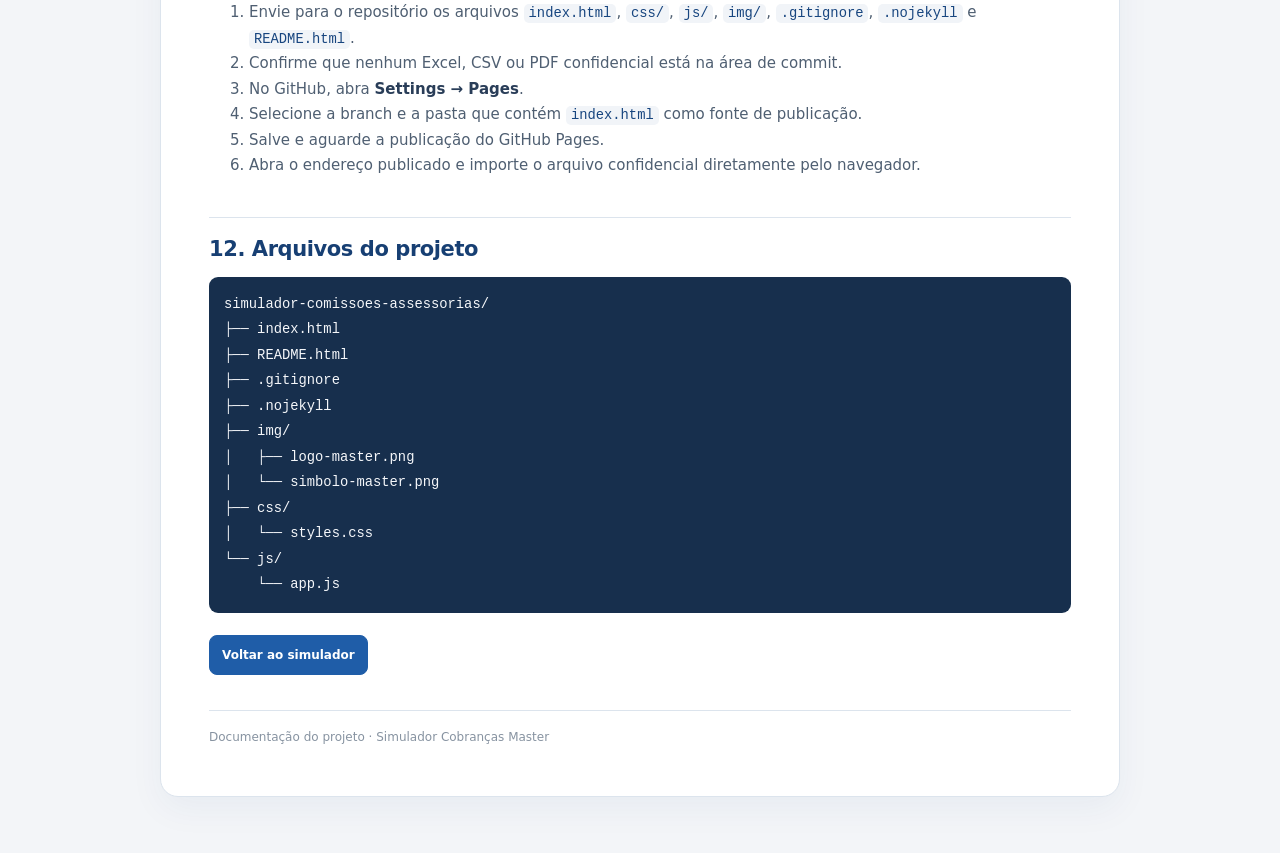
==== commit 59e9d8d3: "v0.6" ====
--- a/README.html
+++ b/README.html
@@ -113,6 +113,17 @@
 <li><strong>Último mês completo com dado:</strong> valor do mês mais recente disponível no recorte.</li>
 </ul>
 <p>Meses sem valor válido não entram no cálculo da média.</p>
+<h3>Outras bases históricas</h3>
+<p>Além da aba <code>Histórico Assessorias</code>, o seletor <strong>Base histórica</strong> disponibiliza três detalhamentos adicionais:</p>
+<ul>
+<li><strong>Aging da dívida:</strong> lê as abas individuais de cada assessoria (Agius, Cobcom, Digicob, Open e Recupere) e permite definir uma meta para uma faixa específica ou para todas as faixas. As faixas de 1 a 14 e de 15 a 20 dias permanecem separadas nesta visão.</li>
+<li><strong>Tipo de documento:</strong> utiliza os valores recuperados de CPF ou CNPJ registrados nas abas individuais.</li>
+<li><strong>Ano de vencimento:</strong> utiliza a aba <code>Visão Ano Vencimento</code> e permite selecionar um ano de vencimento específico ou todos os anos.</li>
+</ul>
+<p>Essas três fontes detalhadas registram recuperação e comissão, mas não trazem a divisão entre ativo e cancelado. Por isso, os indicadores ativo/cancelado ficam disponíveis na visão mensal; nas fontes detalhadas, as metas são calculadas sobre o valor recuperado informado pela própria aba.</p>
+<p>As abas individuais apresentam aging e tipo de documento como consolidações separadas. A planilha não contém o cruzamento entre essas dimensões; portanto, é possível definir uma meta para uma faixa de aging ou para CPF/CNPJ, mas não, por exemplo, para “CNPJ dentro da faixa de 21 a 60 dias”. A seleção de uma dimensão não deve ser interpretada como filtro da outra.</p>
+<p>O simulador utiliza os registros efetivamente disponíveis em cada aba individual e na visão por ano de vencimento. Não cria meses ou combinações ausentes, nem converte ausência de registro em recuperação zero.</p>
+<p>A média ou o último mês são calculados apenas com meses que possuem informação naquela fonte e dimensão. Os meses sem registros não são tratados como zero. O intervalo de meses e o filtro de assessoria continuam sendo respeitados.</p>
 <h3>Métodos de definição da meta</h3>
 <p><strong>Crescimento sobre o histórico</strong></p>
 <p>Aplica um percentual sobre a referência. Exemplo: referência mensal de R$ 100.000 e aumento de 10% resultam em uma meta mensal de R$ 110.000. A meta permanece constante ao longo do horizonte projetado.</p>
@@ -148,7 +159,7 @@
 </table>
 <p>A projeção pode ter de 1 a 36 meses. O aumento inicial sobre a referência é opcional quando existe histórico; sem histórico, o valor de partida deve ser digitado na tabela por assessoria.</p>
 <h3>Gráfico de evolução</h3>
-<p>O gráfico apresenta a meta consolidada mês a mês. A linha azul representa a meta projetada. A linha amarela tracejada representa a referência mensal histórica; quando não há histórico, ela representa o patamar inicial do cenário. O gráfico é atualizado conforme os métodos, taxas, valores manuais e horizonte são alterados.</p>
+<p>O gráfico apresenta o histórico observado na base selecionada e a meta consolidada projetada. A linha cinza representa os valores mensais observados, a linha azul representa a meta futura e a linha amarela tracejada representa a média histórica; quando não há histórico, ela representa o patamar inicial do cenário. O gráfico é atualizado conforme os métodos, taxas, valores manuais e horizonte são alterados.</p>
 <p>A tabela mensal logo abaixo apresenta os valores exatos usados no gráfico.</p>
 <h2>6. Comissões por aging</h2>
 <p>A área <strong>Comissões</strong> compara a política vigente com uma nova tabela condicionada ao alcance de uma meta.</p>
@@ -183,9 +194,9 @@
 <h2>7. Exportação</h2>
 <p>O botão único <strong>Exportar estudo</strong> fica centralizado na área de trabalho do módulo Assessorias.</p>
 <h3>Excel (.xlsx)</h3>
-<p>O arquivo exportado reúne abas de resumo, desempenho por assessoria, metas, evolução mensal, cenários de comissão, taxas por aging, memória de cálculo e histórico filtrado. O conteúdo considera os filtros e as configurações presentes na sessão no momento da exportação.</p>
+<p>O arquivo exportado reúne abas de resumo, desempenho por assessoria, metas, evolução mensal, cenários de comissão, taxas por aging e histórico filtrado. Também inclui as abas complementares de histórico por aging, histórico por documento e ano de vencimento, respeitando o período e a assessoria selecionados. O conteúdo considera os filtros e as configurações presentes na sessão no momento da exportação.</p>
 <h3>PDF</h3>
-<p>A opção PDF abre a janela de impressão do navegador. Selecione <strong>Salvar como PDF</strong>. O relatório inclui premissas, resultados, gráfico de evolução, cenários de comissão, detalhamento por aging e histórico filtrado.</p>
+<p>A opção PDF abre a janela de impressão do navegador. Selecione <strong>Salvar como PDF</strong>. O relatório inclui premissas, resultados, gráfico de evolução, cenários de comissão, histórico mensal, consolidados por aging e tipo de documento, e recuperação por ano de vencimento.</p>
 <h2>8. Dados, privacidade e limites</h2>
 <ul>
 <li>A aplicação não possui backend nem envia os dados para uma API própria.</li>
